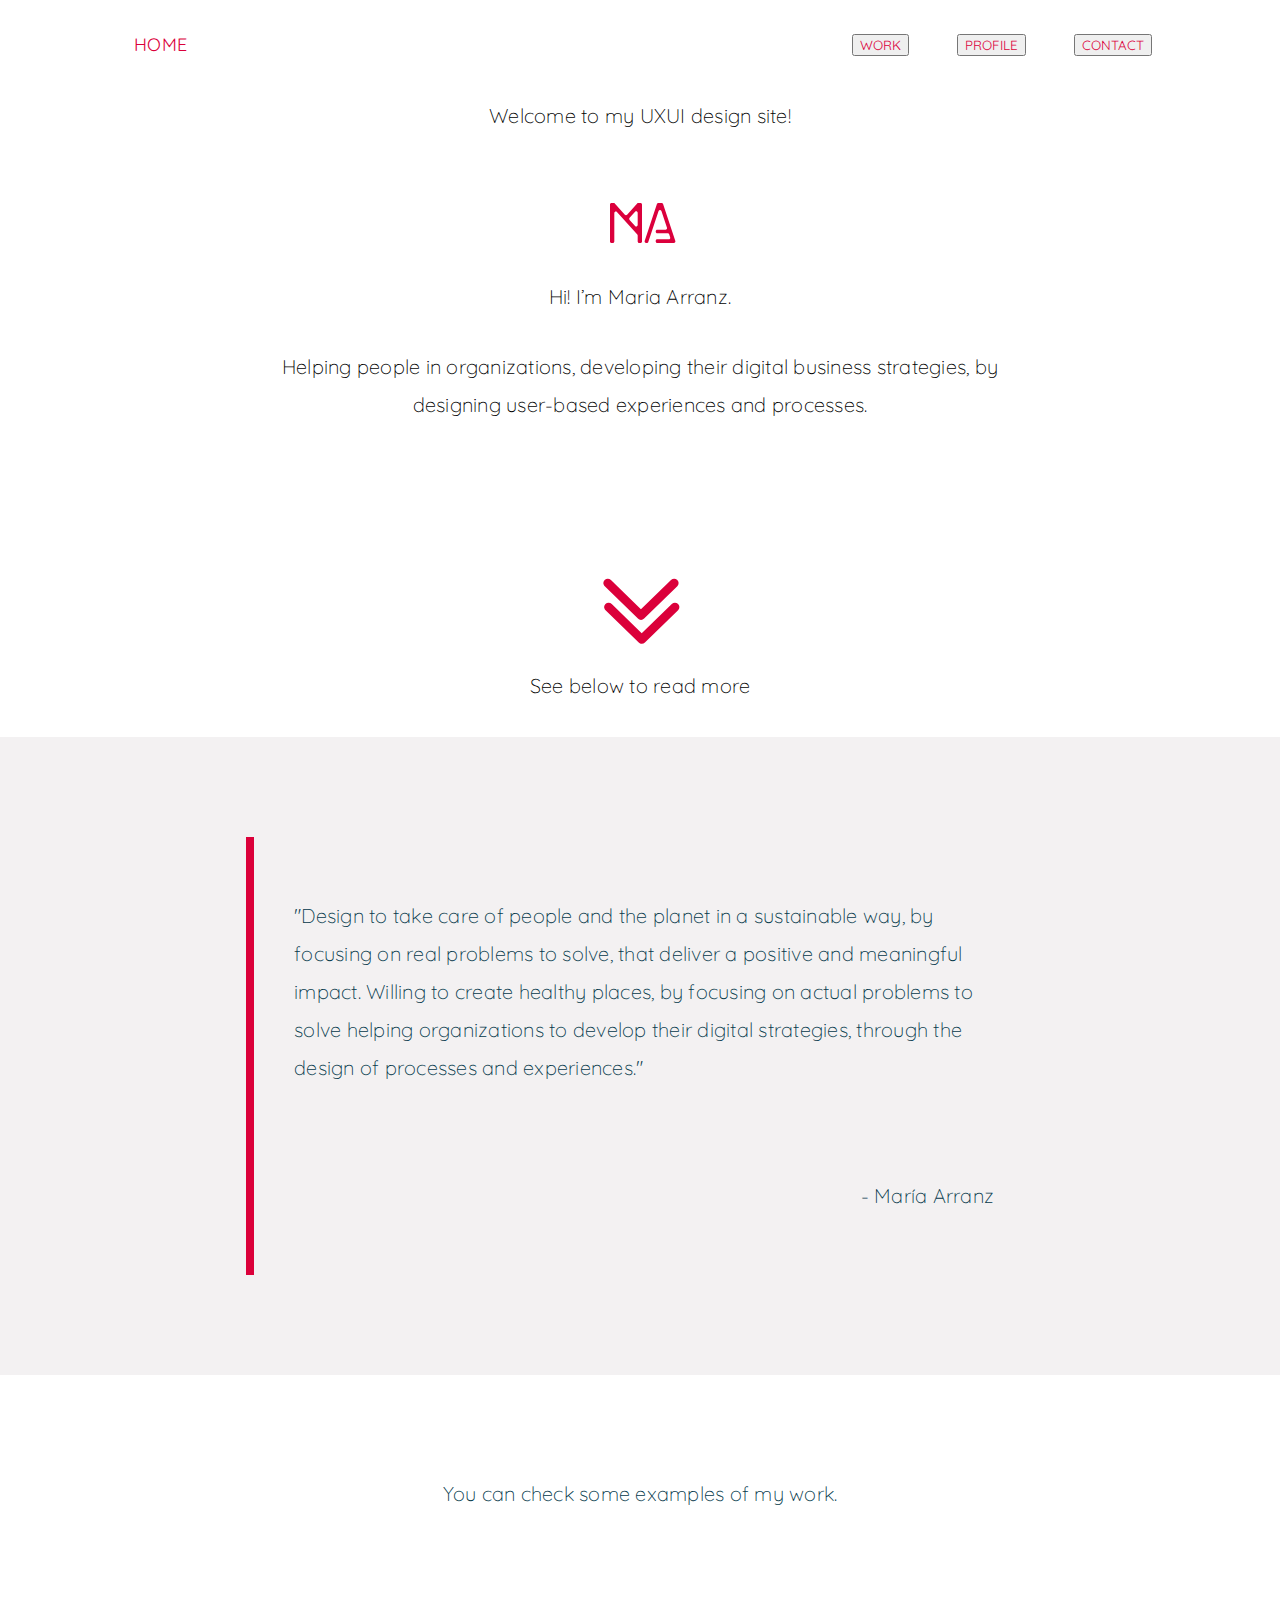
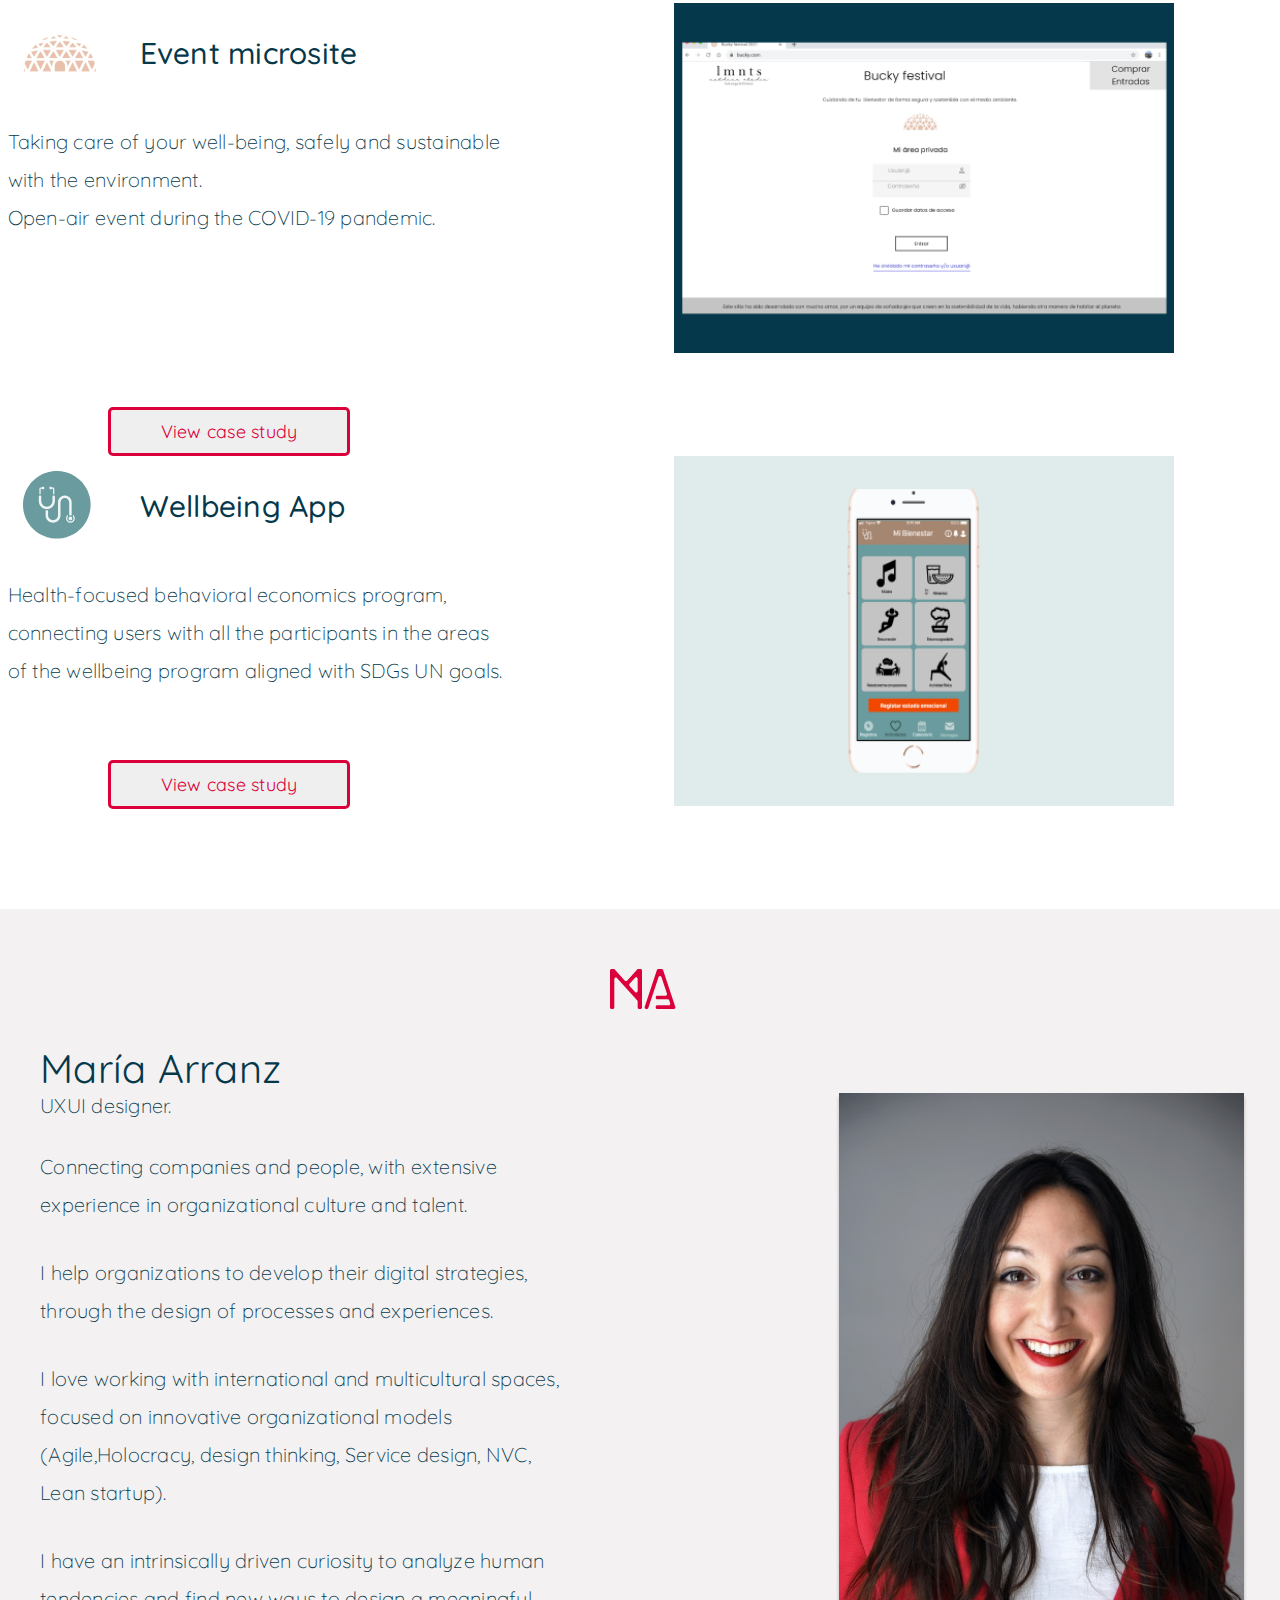
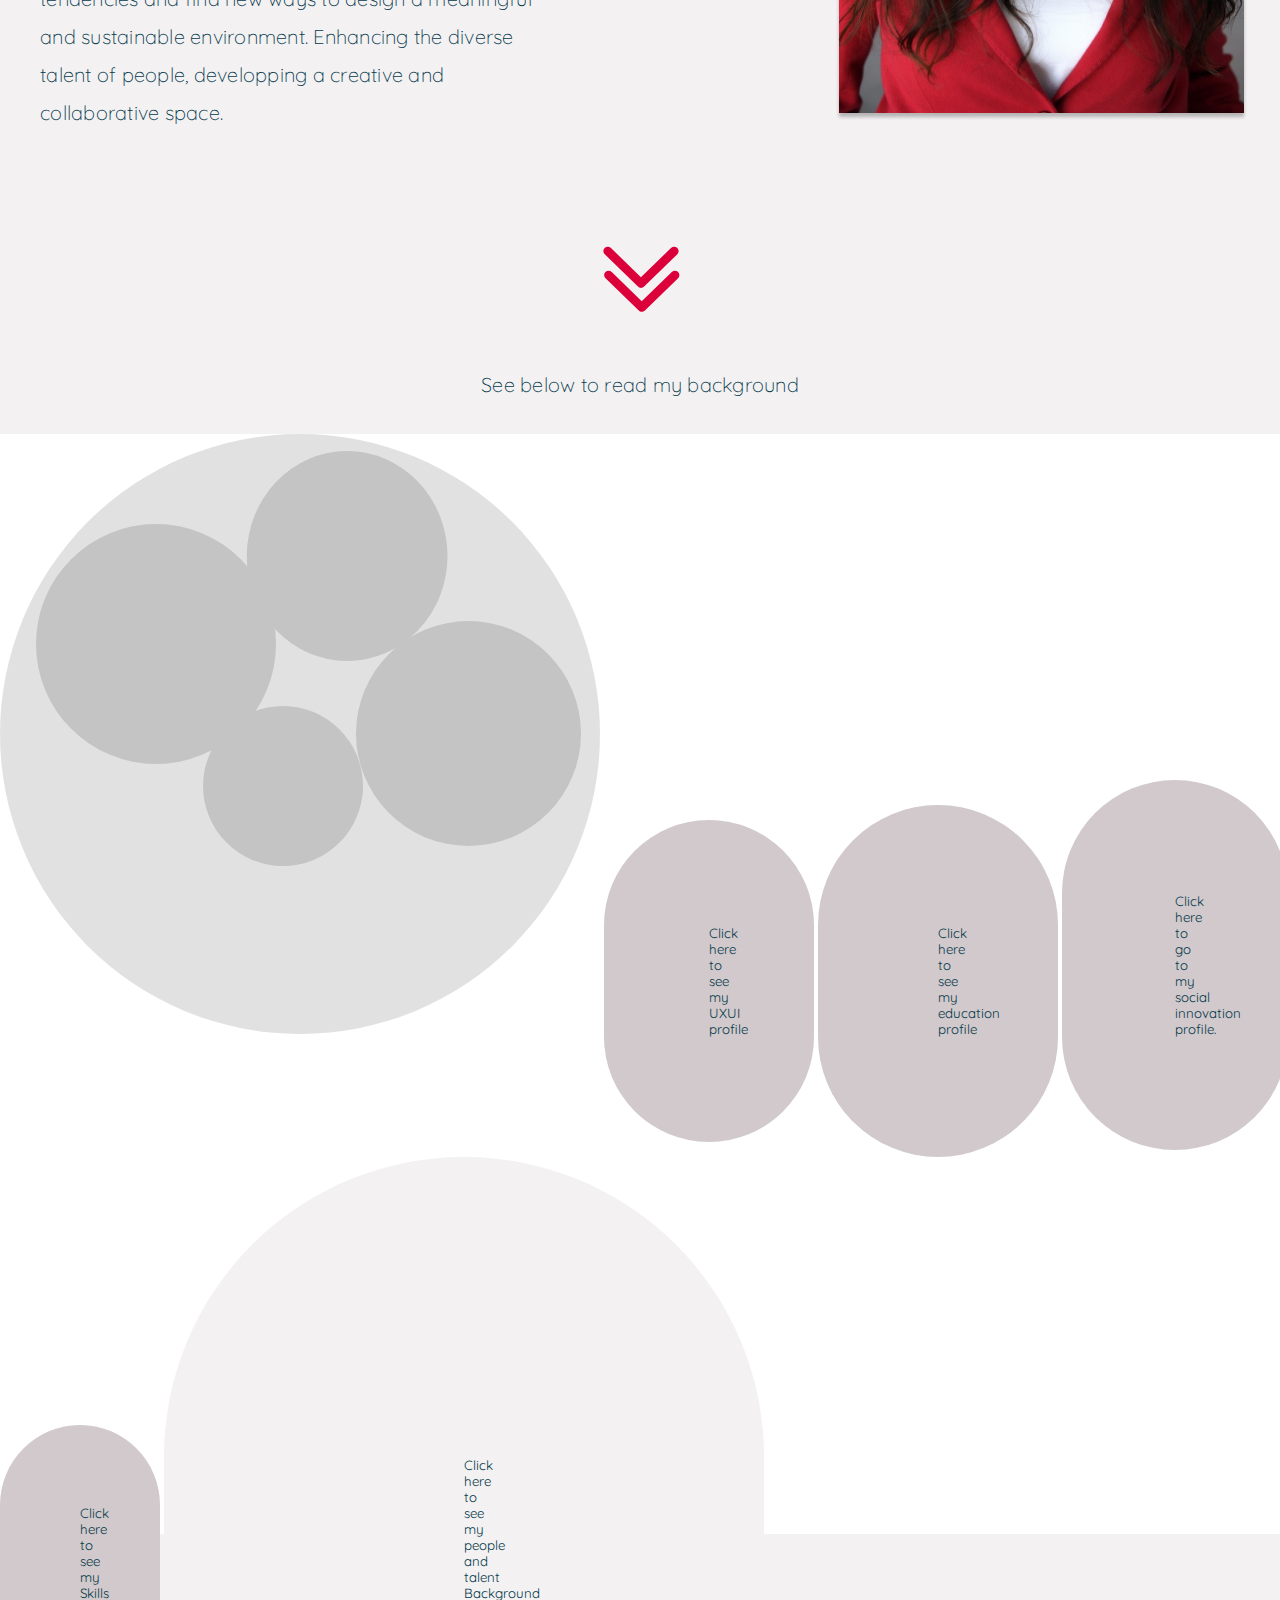
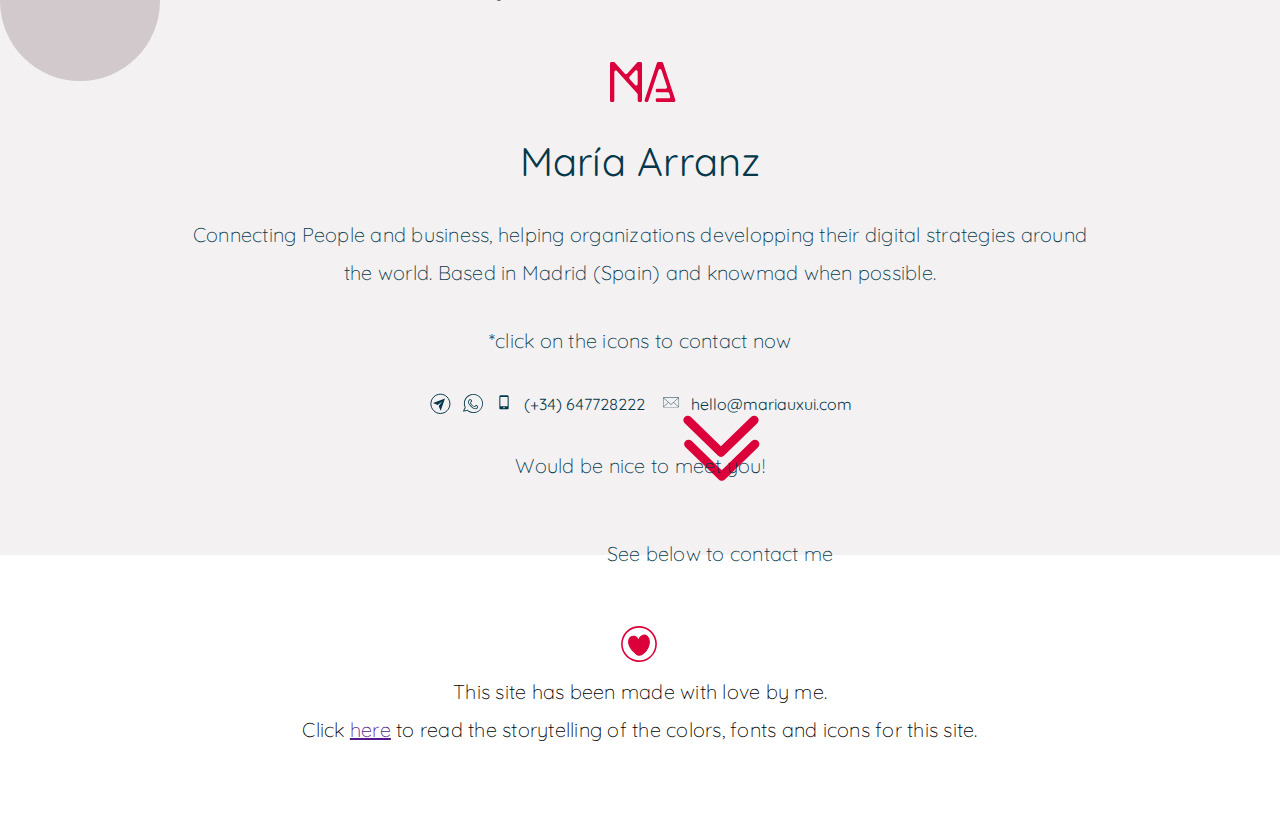
==== index.html @ dcaf49d1 "Add files via upload" ====
<!DOCTYPE html>
<html lang="en">

<head>
  <meta charset="UTF-8">
  <meta http-equiv="X-UA-Compatible" content="IE=edge">
  <meta name="viewport" content="width=device-width, initial-scale=1.0">
  <title>María Arranz UXUI site</title>
  <link rel="stylesheet" href="css/reset.css">
  <link rel="stylesheet" href="css/style.css">
</head>

<body id="index">
  <header>
    <section id="topnavbar">
      <nav id="navbarleft">
        <button id="button1">
          <a href="#home">HOME</a>
        </button>

      </nav>
      <nav id="navbarright">
        <button id="button2">
          <a href="#work">WORK</a>
        </button>
        <button id="button3">
          <a href="#profile">PROFILE</a>
        </button>
        <button id="button4">
          <a href="#contact">CONTACT</a>
        </button>

      </nav>
    </section>
    <h1>Welcome to my UXUI design site!</h1>
    <div class="icon">
      <img src="images/Icono sin puntos MA.svg" alt="icono_maria_arranz">
    </div>
    <h2 id="h2-header">Hi! I’m Maria Arranz.</h2>
    <p id="headertext">Helping people in organizations, developing their digital business strategies, by designing
      user-based
      experiences
      and processes.</p>
    <div id="chevrondoble">
      <img src="images/icono chevron doble.svg" alt="chevron_doble">
      <p id="seebelow">See below to read more </p>
    </div>
  </header>

  <main>
    <section class="quote">
      <div id="textquote">
        <p>
          "Design to take care of people and the planet in a sustainable way, by focusing on real problems to solve,
          that deliver a positive and meaningful impact.
          Willing to create healthy places, by focusing on actual problems to solve
          helping organizations to develop their digital strategies, through the design of processes and
          experiences."
        </p>
        <p id=author>
          - María Arranz
        </p>
      </div>

    </section>
    <section class="work">
      <h5>
        You can check some examples of my work.
      </h5>
      <div class="container-project">
        <div class="columnleft">
          <div class="title">
            <img src="images/icono bucky festival.svg" alt="icono_bucky">
            <h4 class="project-title">
              Event microsite
            </h4>
          </div>
          <div class="projectabstract">
            <p>
              Taking care of your well-being, safely and sustainable with the environment.</p>
            <p>
              Open-air event during the COVID-19 pandemic.</p>
          </div>
            <div class="viewcasestudybutton">
              <button>
                <a href="columnleft">View case study</a>
              </button>
             </div>
        </div>
        <div class="projectimages">
          <img src="images/Imagen bucky festival.png" alt="imagen_proyecto_bucky_festival">
        </div>
      </div>
      <div class="container-project">
        <div class="columnleft">
          <div class="title">
            <img src="images/Logo_ weelbeing app.svg" alt="icono_wellbeing">
            <h4 class="project-title">
              Wellbeing App
            </h4>
          </div>
          <div class="projectabstract">
            <p>
              Health-focused behavioral economics program, connecting users with all the participants in the areas of
              the
              wellbeing
              program aligned with SDGs UN goals.
            </p>
            
              <div class="viewcasestudybutton">
                <button>
                  <a href="">View case study</a>
                </button>         
              </div>         
          </div>
        </div>
        <div class="projectimages">
          <img src="images/imagen wellbeing.png" alt="imagen_proyecto_wellbeing">
        </div>
      </div>
    </section>

    <section class="mariauxuidesigner">
      <div class="icon">
        <img src="images/Icono sin puntos MA.svg" alt="icono_maria_arranz">
      </div>
      <div id="bio">
        <div class="columnleft">
          <div id="maria-arranz-bio">
            <h2>
              María Arranz
            </h2>
            <h3>
              UXUI designer.
            </h3>
            <p class="mybio">
              Connecting companies and people, with extensive experience in organizational culture and talent.
            </p>
            <p class="mybio">
              I help organizations to develop their digital strategies, through the design of processes and experiences.
            </p>
            <p class="mybio">
              I love working with international and multicultural spaces, focused on innovative organizational models
              (Agile,Holocracy, design thinking, Service design, NVC, Lean startup).
            </p>
            <p class="mybio">
              I have an intrinsically driven curiosity to analyze human tendencies and find new ways to design a
              meaningful and sustainable environment. Enhancing the diverse talent of people, developping a creative and
              collaborative
              space.
            </p>
          </div>
        </div>

        <div id="foto_maria_arranz">
          <img src=" images/img yo 2016.png" alt="foto_maria_arranz">
        </div>
      </div>
      <div id="chevrondoble">
        <img src="images/icono chevron doble.svg" alt="chevron_doble">
      </div>
      <div>
        <p id="seebelow">
          See below to read my background
        </p>
      </div>

    </section>

    <section id="maria-profile">
      <div>
        <img src="images/Burbuja Profile.svg" alt="burbujas profile">
        <button id="uxui-profile" class="bubblebutton">
          <a href="">Click here to see my UXUI profile</a>
        </button>
        <button id="education-profile"  class="bubblebutton">
          <a href="">Click here to see my education profile</a>
        </button>
        <button id="social-innovation-profile"  class="bubblebutton">
          <a href="">Click here to go to my social innovation profile.</a>
        </button>
        <button id="skills"  class="bubblebutton">
          <a href="">Click here to see my Skills</a>
        </button>
        <button id="peopleandtalent-profile" class="bubblebutton">
          <a href="">Click here to see my people and talent Background</a>
        </button>

      </div>
      <div id="chevrondoble">
        <img src="images/icono chevron doble.svg" alt="chevron_doble">
      </div>
      <div>
        <p id="seebelow">
          See below to contact me
        </p>
      </div>

    </section>
    <section class="contact-me">
      <div class="icon">
        <img src="images/Icono sin puntos MA.svg" alt="icono_maria_arranz">
      </div>
      <h2>María Arranz</h2>
      <div id="slogan">
        <p>
          Connecting People and business, helping organizations developping their digital strategies around the world.
          Based in Madrid (Spain) and knowmad when possible.</p>
      </div>
      <div id=howto>
        <p>
          *click on the icons to contact now
        </p>
      </div>
      <div id="contactreferences">
        <img src="images/icono telegram.svg" alt="icono_telegram">
        <img src="images/icono whatssapp.svg" alt="icono_whatssapp">    
        <a href="tel:647728222"><img src="images/icono movil.svg" alt="icono_mobile"></a>
        <a href="tel:647728222">(+34) 647728222</a>
        <a href="mailto:hello@mariauxui.com"><img></a>
        <a href="mailto:hello@mariauxui.com"><img href="mailto:hello@mariauxui.com" src="images/icono email.svg" alt="icono_email"></a>
        <a href="mailto:hello@mariauxui.com">hello@mariauxui.com</a>
      </div>
      <div>
        <p>
          Would be nice to meet you!
        </p>
      </div>
    </section>
  </main>

  <footer>
    <div id="footer">
      <div id="hearticon">
        <img src="images/icono corazón.svg" alt="icono_corazon">
      </div>
      <div id="madeby">
        <p>
          This site has been made with love by me.
        </p>
        <p>
          Click <a href="" alt="whyattributespage">here</a> to read the storytelling of the colors, fonts and icons for
          this site.
        </p>
      </div>
    </div>
  </footer>


</body>

</html>
---- css/style.css ----
@font-face {
  font-family: "quicksand";
  src: url(../fonts/Quicksand/Quicksand-VariableFont_wght.ttf)
}
* {
  font-family: "quicksand"
}
main {
  color: #04384A;
}
footer {
  padding: 45px 175px
}
h1 {
  text-align: center;
  padding-bottom: 40px;
  margin: 0 auto;
  font-family: Quicksand;
  font-size: 20px;
  font-style: normal;
  font-weight: 300;
  line-height: 38px;
  letter-spacing: 0.25px;
  text-align: center
}
h2 {

  font-family: Quicksand;
  font-size: 40px;
  font-style: normal;
  font-weight: 400;
  line-height: 50px;
  letter-spacing: 0.25px;
}
h3 {
  font-family: Quicksand;
  font-size: 20px;
  font-style: normal;
  font-weight: 300;
  line-height: 25px;
  letter-spacing: 0.25px;
  text-align: left;
}
h4 {
  font-family: Quicksand;
  font-size: 30px;
  font-style: normal;
  font-weight: 500;
  line-height: 50px;
  letter-spacing: 0.25px;
}
h5 {
  text-align: center;
  padding-top: 100px;
  padding-bottom: 90px;
  margin: 0 auto;
  font-family: Quicksand;
  font-size: 20px;
  font-style: normal;
  font-weight: 300;
  line-height: 38px;
  letter-spacing: 0.25px;
  text-align: center;
}

p {
  font-family: Quicksand;
  font-size: 20px;
  font-style: normal;
  font-weight: 300;
  line-height: 38px;
  letter-spacing: 0.25px;
}
#topnavbar {
  color:#DB003A;
  display: flex;
  align-items: center;
  justify-content: space-between;
  width: 80%;
  max-width: 1280px;
  margin: 0 auto;
  padding-top: 32px;
  padding-bottom: 40px;
}

#navbarright {
  display: flex;
  color:#DB003A;
  justify-content: space-between;
  width: 300px;
}
nav a{
  color: #DB003A;
  text-decoration: none;
}
#button1 {
  color: #DB003A;
  background-color: #ffffff;
  font-family: "quicksand";
  src: url(../fonts/Quicksand/Quicksand-VariableFont_wght.ttf);
  font-size: 18px;
  font-style: normal;
  font-weight: 400;
  line-height: 23px;
  letter-spacing: 0.25px;
  border: none;
}

button :hover{
  color: #ffffff;
  background-color: #04384A;
  font-family: "quicksand";
  src: url(../fonts/Quicksand/Quicksand-VariableFont_wght.ttf);
  font-size: 18px;
  font-style: normal;
  font-weight: 400;
  line-height: 23px;
  letter-spacing: 0.25px;
  padding: 10px 20px;
  width:100%;
  max-width: 500px;
}

#h2-header {
  font-family: Quicksand;
  font-size: 20px;
  font-style: normal;
  font-weight: 300;
  line-height: 38px;
  letter-spacing: 0.25px;
}
header {
  text-align: center;
}
#headertext {
  display: flex;
  width: 60%;
  max-width: 900px;
  margin: auto;
  padding-top: 32px;
  padding-bottom: 40px;
}
.quote {
  display: flex;
  width: 100%;
  margin: auto;
  padding-top: 100px;
  padding-bottom: 100px;
  background-color: #f3f1f2;
}
#textquote {
  width: 60%;
  max-width: 700px;
  margin: auto;
  padding: 60px 40px;
  border: 0.5rem solid #DB003A;
  border-style: none none none solid;
  background-color: #f3f1f2;
  font-family: Quicksand;
  font-size: 20px;
  font-style: normal;
  font-weight: 300;
  line-height: 38px;
  letter-spacing: 0.25px;
  text-align: left;
}
#author {
  margin-top: 90px;
  text-align: right;
  width: 100%;
}
.container-project {
  width: 1265px;
  display: flex;
  margin: 0 auto;
  justify-content: space-between;
}
.columnleft {
  width: 600px;
}
.title {
  display: flex;
  align-items: center;
}
.title img {
  margin-right: 32px;
}
.projectabstract {
  padding: 20px 100px 100px 0;
}

.viewcasestudybutton button{
  color: #DB003A;
  font-family: "quicksand";
  src: url(../fonts/Quicksand/Quicksand-VariableFont_wght.ttf);
  font-size: 18px;
  font-style: normal;
  font-weight: 400;
  line-height: 23px;
  letter-spacing: 0.25px;
  padding: 10px 50px;
  margin-left: 100px;
  border: 0.2rem solid #DB003A;
  border-radius: 5px;
  margin-top: 70px;
}
.viewcasestudybutton a {
  text-decoration: none; 
}
.projectimages img {
  height: 350px;
  width: 500px;
}
.viewmywork {
  align-content: center;
}
.container-article {
  display: flex;
  justify-content: space-between;
  align-items: center;
}
.projectimages {
  width: 599px;
  height: 444px;
}
#chevrondoble {
  text-align: center;
  padding-top: 100px;
  padding-bottom: 32px;
}
.icon {
  text-align: center;
}
#seebelow {
  display: flex;
  justify-content: center;
}
.mariauxuidesigner {
  width: 100%;
  padding-top: 32px;
  padding-bottom: 30px;
  background-color: #f3f1f2;
}
#bio{
  width: 1200px;
  display: flex;
  margin: 0 auto;
  justify-content: space-between;
}
.mybio {
  padding-top: 30px;
}
#maria-arranz-bio {
  text-align: left;
  width: 528px;
}
#foto_maria_arranz {  
  margin-top: 50px;
  width: 405px;
}
#maria-profile {
  height: 1100px;
  width: 1440px;
  left: 6px;
  top: 3590px;
}
.contact-me {
  display: flex;
  justify-content: space-between;
  align-items: center;
  flex-direction: column;
  width: 100%;
  margin: auto;
  padding-top: 100px;
  padding-bottom: 70px;
  background-color: #f3f1f2;
}
#slogan {
  text-align: center;
  width: 70%;
  max-width: 900px;
  padding-top: 30px;
}
#howto {
  padding-top: 30px;
  padding-bottom: 30px;
}
#contactreferences {
  display: flex;
  justify-content: space-between;
  width: 100%;
  max-width: 425px;
  align-items: center;
  padding-bottom: 30px;
}
#contactreferences a {
  text-decoration: none;
  color: #04384A;
}
footer {
  text-align: center;
}
#footer {
  display: flex;
  justify-content: space-between;
  align-items: center;
  flex-direction: column;
  width: 100%;
  margin: auto;
  padding-top: 20px;
  padding-bottom: 40px;
}
#hearticon img {
  text-align: center;
  width: 50px;
  height: 50px;
}
#oceanoapaisado {  
  width: 100%;
  height: 100vh;
  background-repeat: no-repeat;
  background-position: center;
  display: flex;
  justify-content: center;
  align-items: center;  
}
#gobacktopreviouspage a {
  text-decoration: none;
  color: #f3f1f2;
  padding: 10px 50px;
  border: 0.5rem solid #f3f1f2;
  border-radius: 5px;
  display: inline-block;
}
.h4-backsoon {
  text-align: center;
  width: 90%;
  max-width: 700px;
  margin: auto;
  padding-top: 250px;
  color:#f3f1f2
}

.h3-backsoon {
  display: flex;
  justify-content: center;
  width: 60%;
  margin:auto;
  max-width: 800px;
  padding-top: 10px;
  color:#f3f1f2
}
#h3-backsoon {
  display: flex;
  justify-content: center;
  width: 60%;
  margin:auto;
  max-width: 800px;
  padding-top: 10px;
  padding-bottom: 50px;
  color:#f3f1f2

}

#gobackbutton {
  padding: 10px 30px;
  border-radius: 5px;
  display: flex;
  justify-content: center;
  width: 100%;
  margin:auto;
  max-width: 300px;
  padding-top: 10px;
}

#gobackbutton a {
  color: #04384A;
  text-decoration: none;
  font-family: "quicksand";
  src: url(../fonts/Quicksand/Quicksand-VariableFont_wght.ttf);
  font-size: 18px;
  font-style: normal;
  font-weight: 400;
  line-height: 23px;
  letter-spacing: 0.25px;
  
}
#h3-apologize {
  display: flex;
  justify-content: center;
  width: 60%;
  margin:auto;
  max-width: 800px;
  padding-top: 50px;
  color:#f3f1f2
}

.wip-container {
  background-image: url("../images/profundidad\ oceano.jpeg");
  background-repeat: no-repeat;
  background-size: cover;
  height: 100vh;
}
#uxui-profile {
  padding: 105px 105px;
  width: 105px;
  border-radius: 500px;
  border: 2px; color:#D1C9CB;
  background-color: #D1C9CB;

}
#education-profile {
  padding: 120px 120px;
  width: 120px;
  border-radius: 500px;
  border: 2px; color:#D1C9CB;
  background-color: #D1C9CB;
}
#social-innovation-profile {
  padding: 113px 113px;
  width: 113px;
  border-radius: 500px;
  border: 2px; color:#D1C9CB;
  background-color: #D1C9CB;

}
#skills {
  padding: 80px 80px;
  width: 80px;
  border-radius: 500px;
  border: 2px; color:#D1C9CB;
  background-color: #D1C9CB;
}
#peopleandtalent-profile {
  padding: 300px 300px;
  width: 300px;
  border-radius: 500px;
  border: 2px; color:#f3f1f2;
  background-color: #f3f1f2;
}
button a {
  color: #DB003A;
  text-decoration: none;
  font-family: "quicksand";
  src: url(../fonts/Quicksand/Quicksand-VariableFont_wght.ttf);
 
}
.bubblebutton a{
  color: #04384A
}
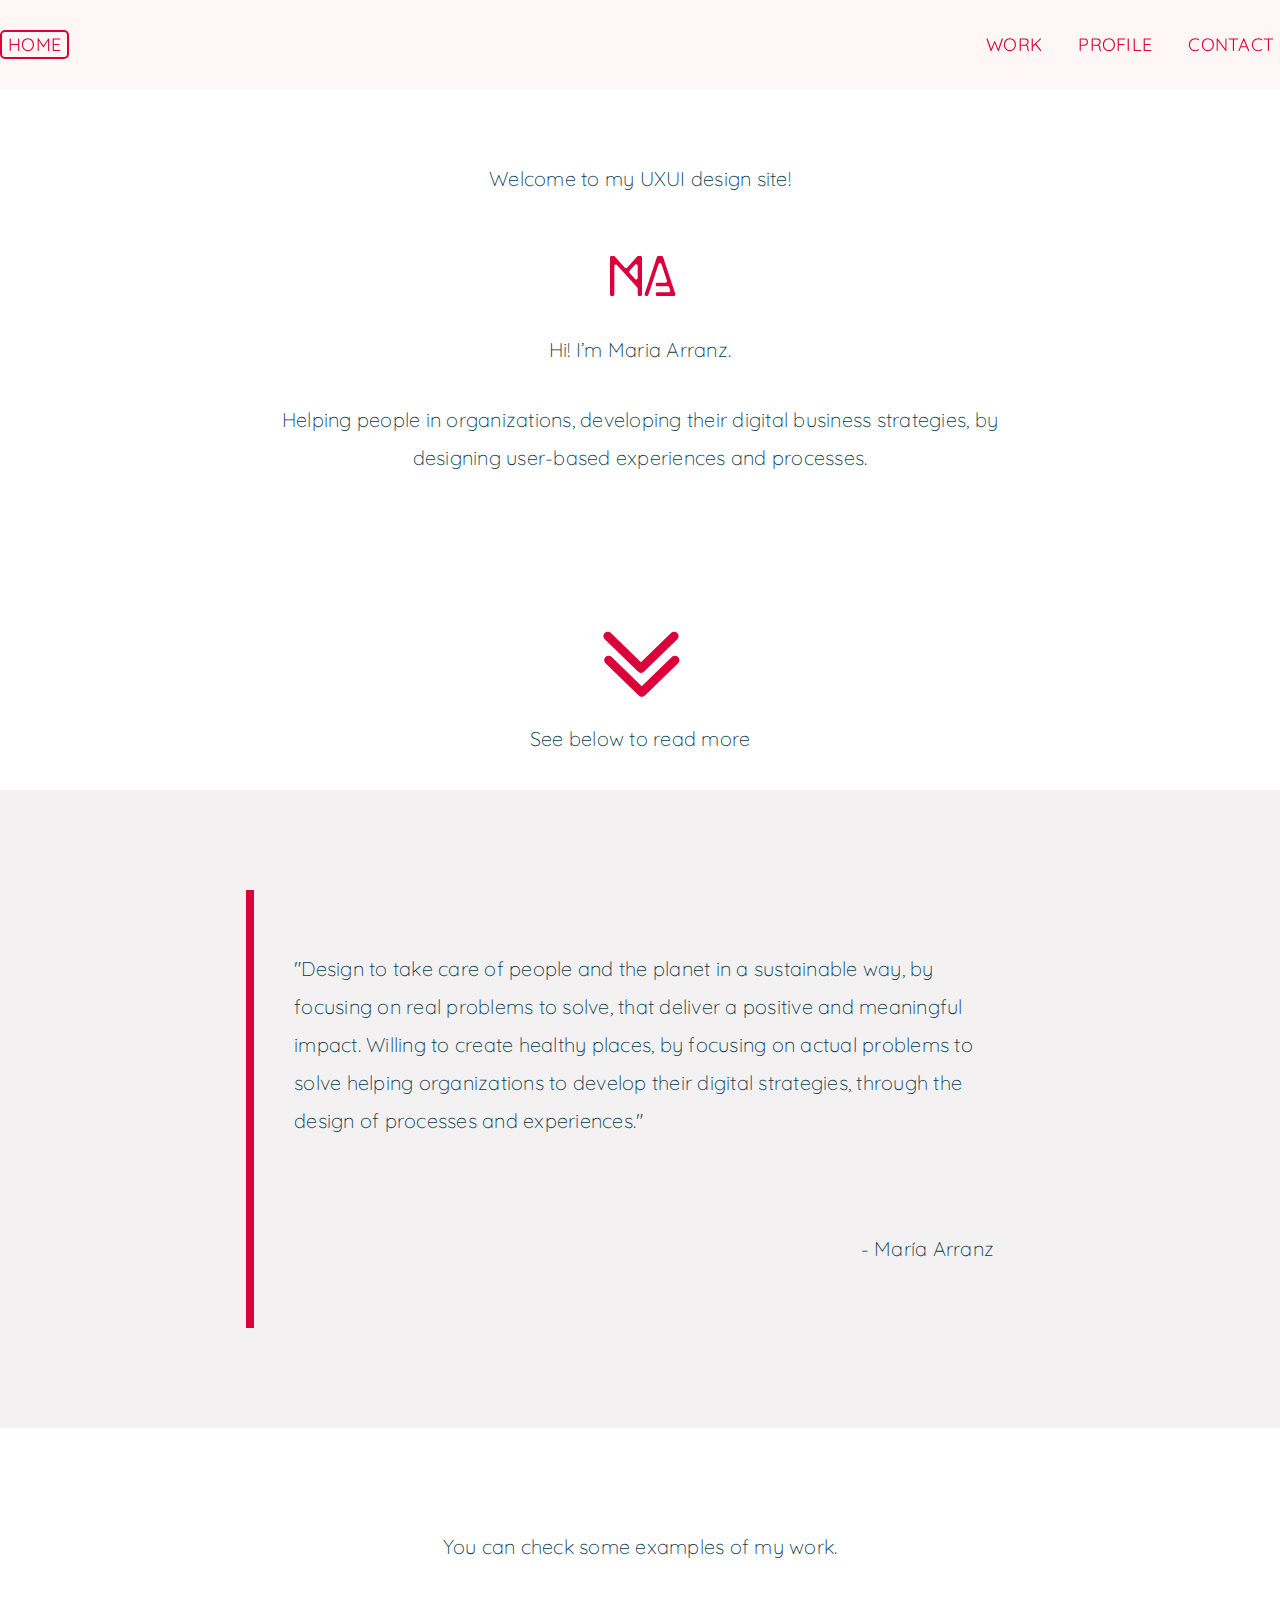
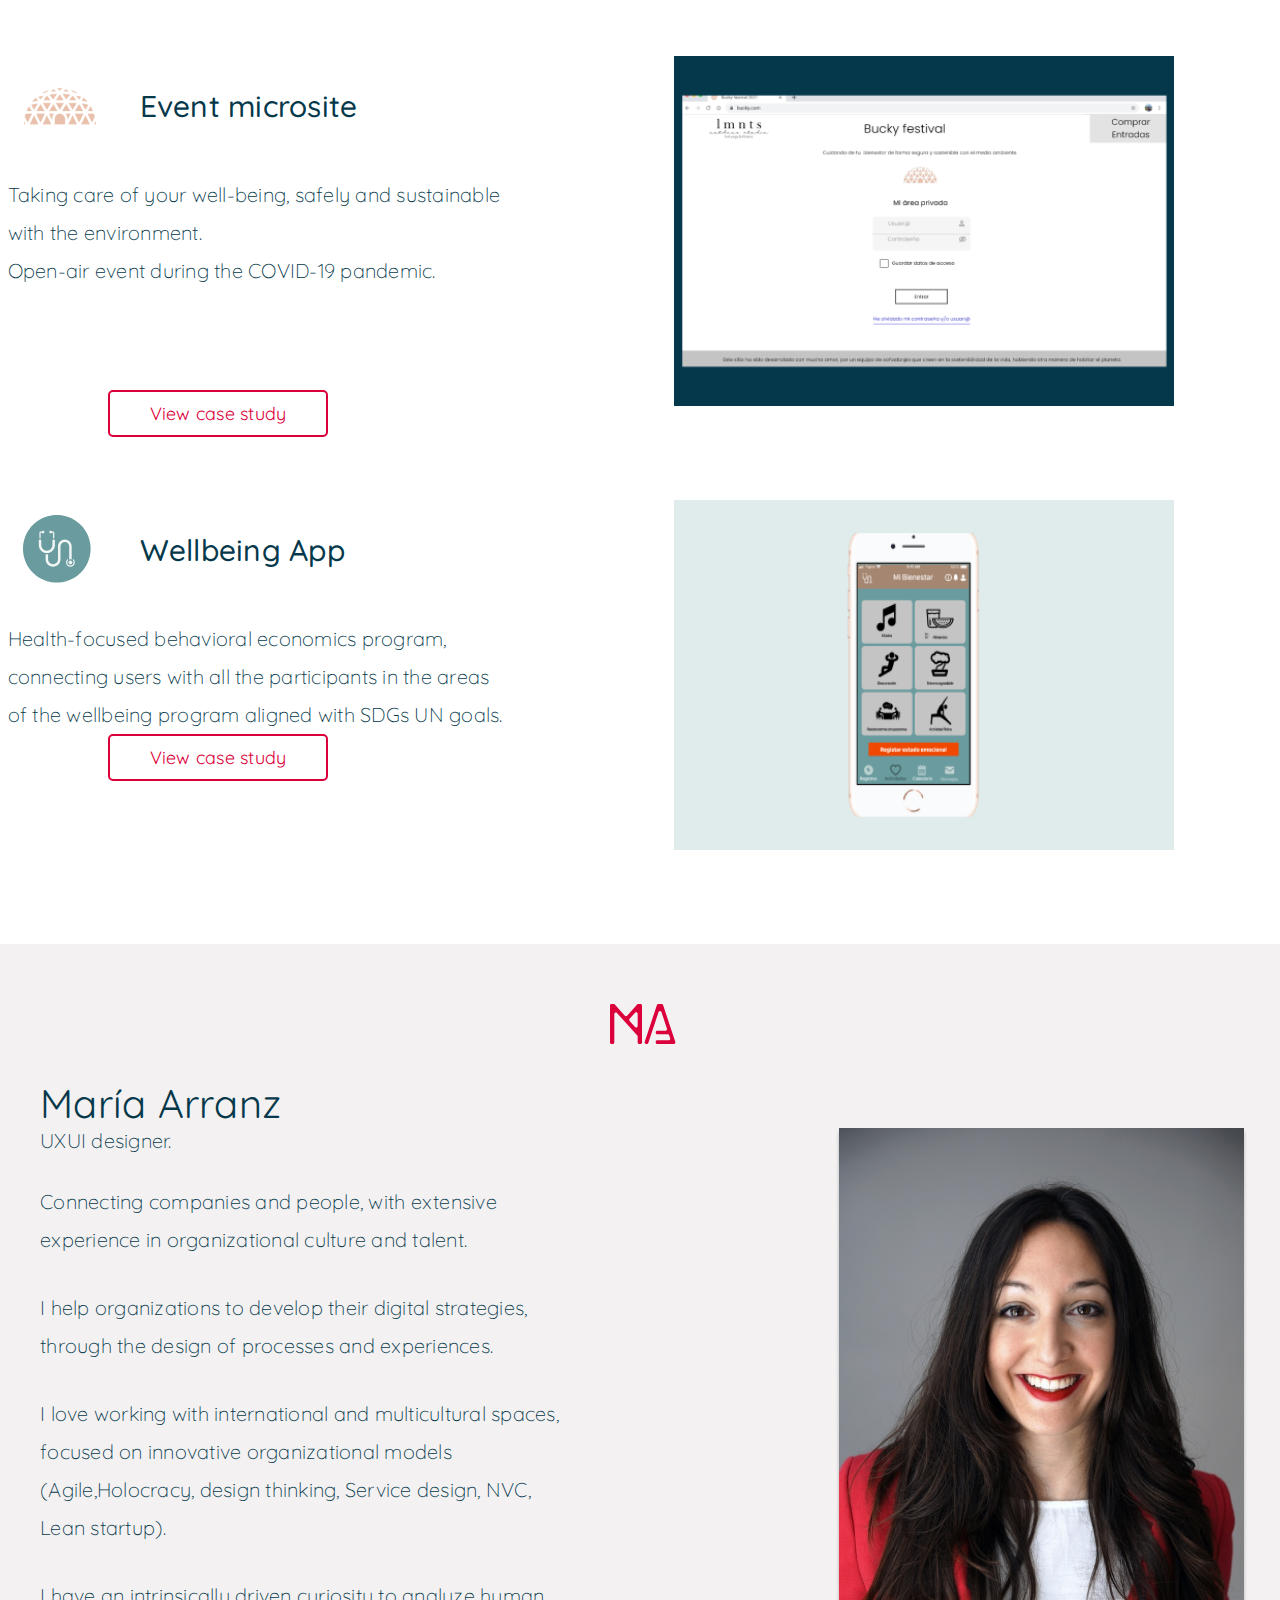
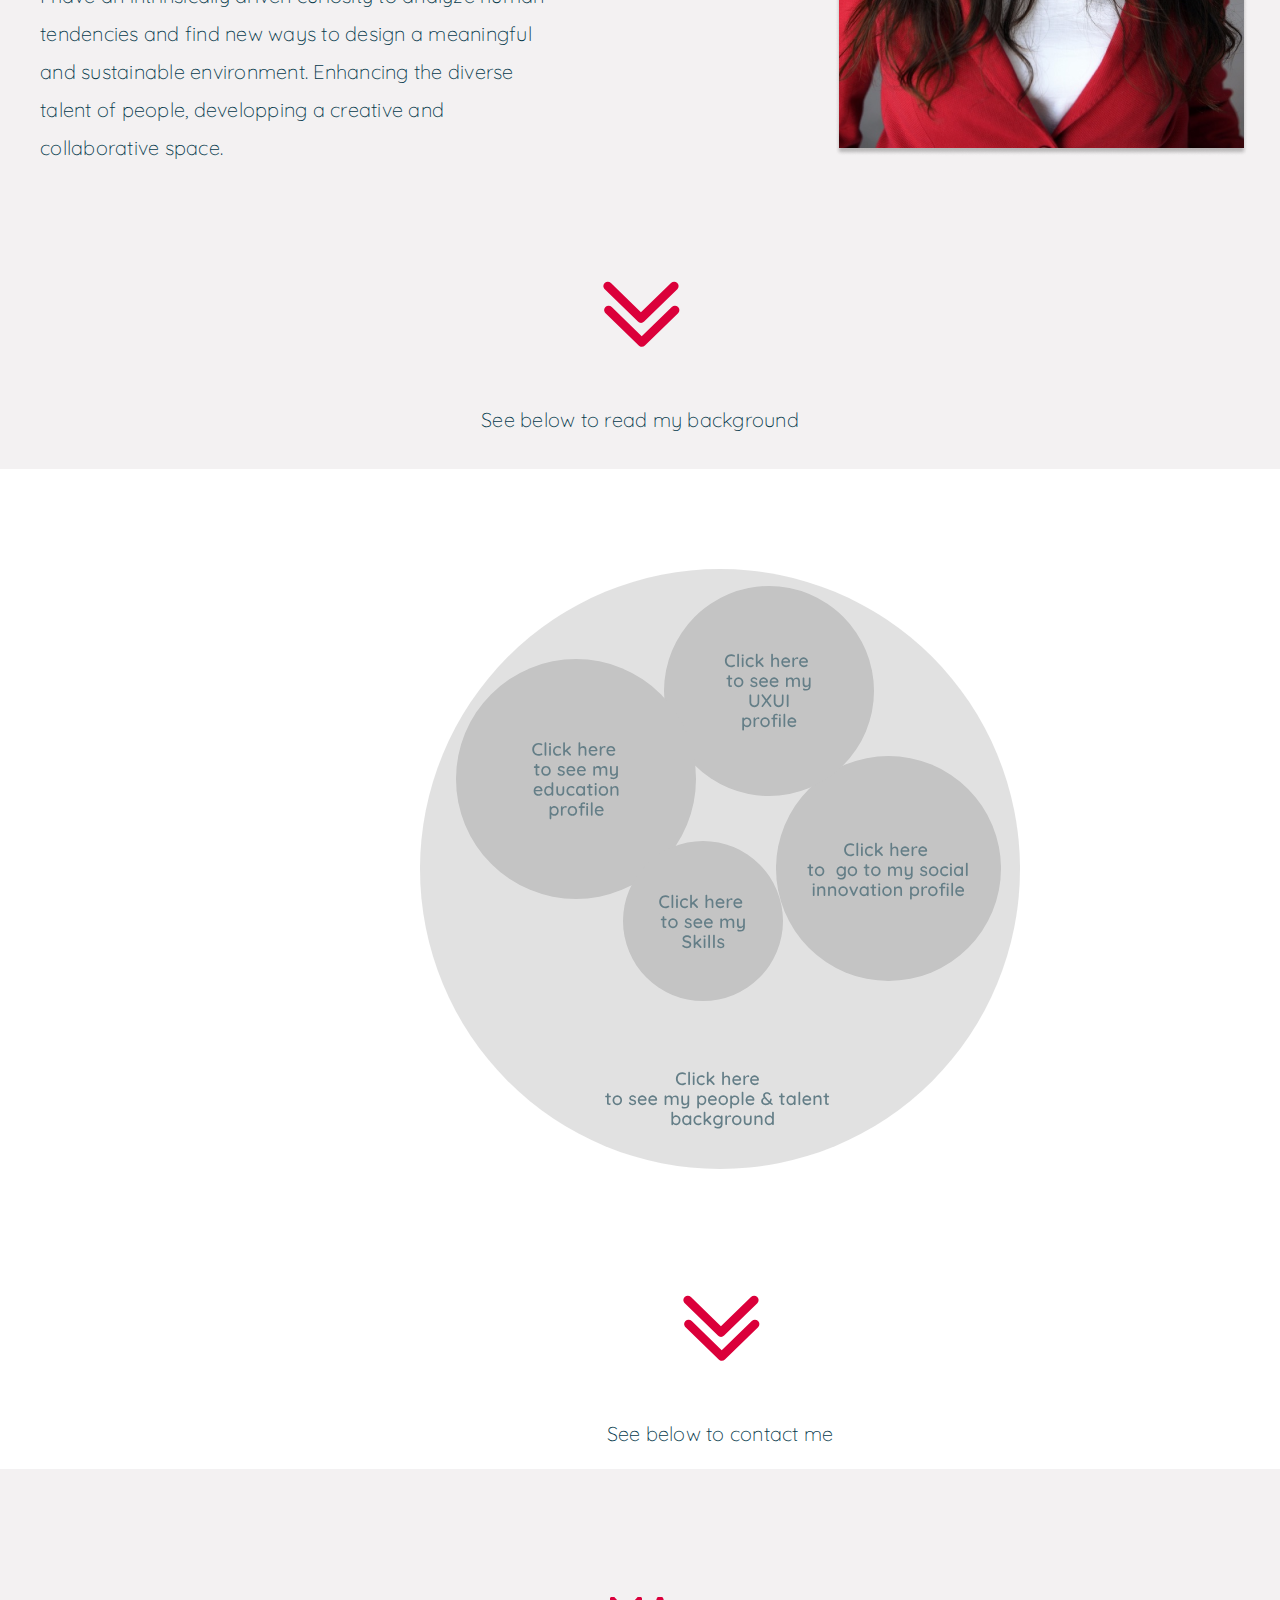
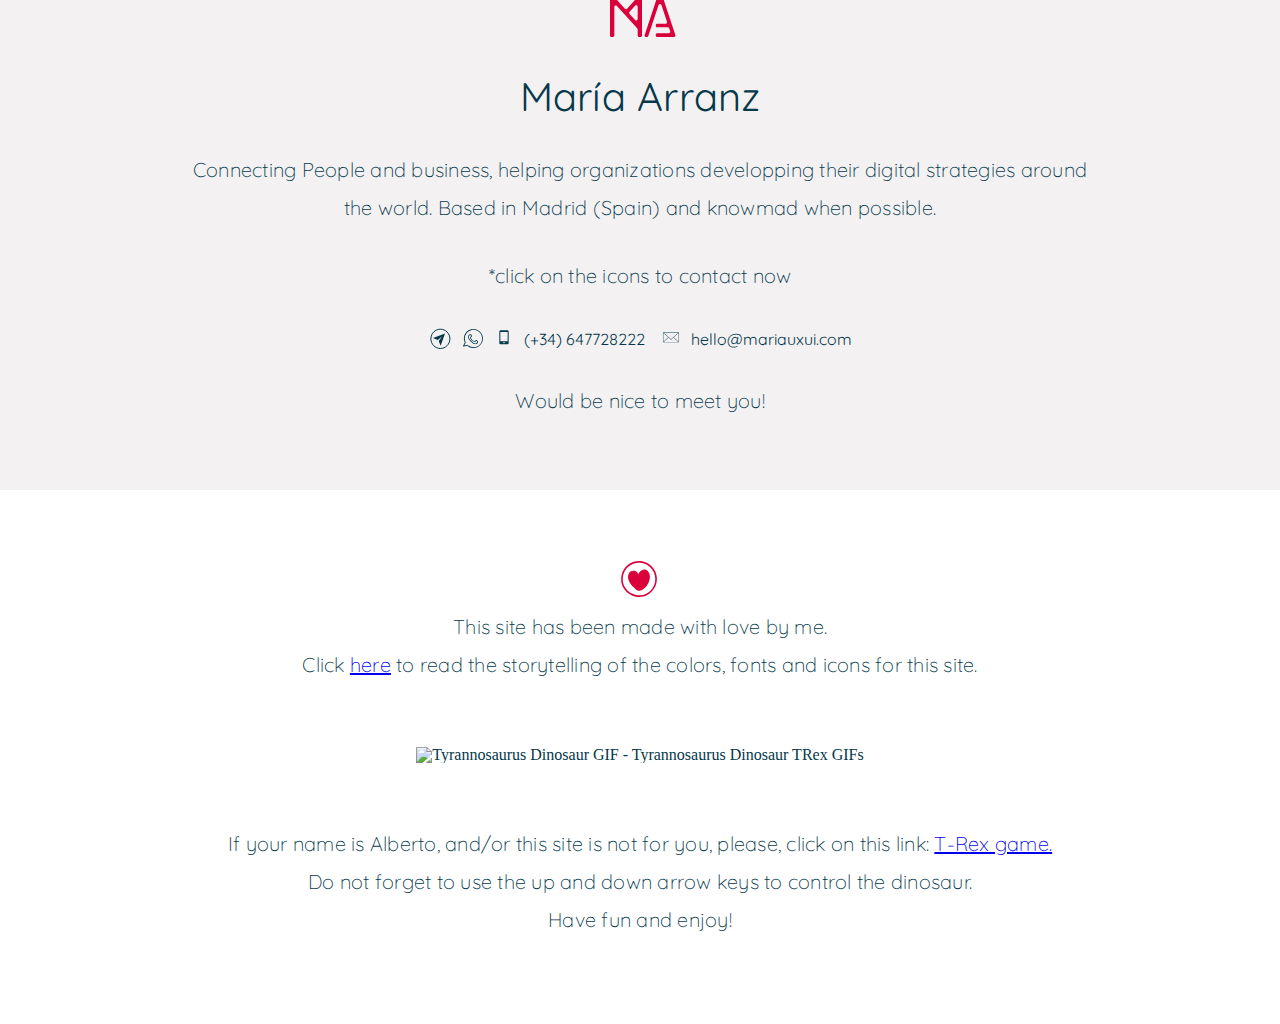
==== commit dcd8cb33: "Add files via upload" ====
--- a/index.html
+++ b/index.html
@@ -27,7 +27,7 @@
           <a href="#profile">PROFILE</a>
         </button>
         <button id="button4">
-          <a href="#contact">CONTACT</a>
+          <a href="#contact-me">CONTACT</a>
         </button>
 
       </nav>
@@ -81,9 +81,9 @@
             <p>
               Open-air event during the COVID-19 pandemic.</p>
           </div>
-            <div class="viewcasestudybutton">
-              <button>
-                <a href="columnleft">View case study</a>
+            <div class="viewcasestudybutton" id="viewcasestudybutton2">
+              <button id="button5">
+                <a href="wip.html">View case study</a>
               </button>
              </div>
         </div>
@@ -107,9 +107,9 @@
               program aligned with SDGs UN goals.
             </p>
             
-              <div class="viewcasestudybutton">
-                <button>
-                  <a href="">View case study</a>
+              <div class="viewcasestudybutton" id="viewcasestudybutton2">
+                <button id="button5">
+                  <a href="wip.html">View case study</a>
                 </button>         
               </div>         
           </div>
@@ -169,23 +169,10 @@
 
     <section id="maria-profile">
       <div>
-        <img src="images/Burbuja Profile.svg" alt="burbujas profile">
-        <button id="uxui-profile" class="bubblebutton">
-          <a href="">Click here to see my UXUI profile</a>
-        </button>
-        <button id="education-profile"  class="bubblebutton">
-          <a href="">Click here to see my education profile</a>
-        </button>
-        <button id="social-innovation-profile"  class="bubblebutton">
-          <a href="">Click here to go to my social innovation profile.</a>
-        </button>
-        <button id="skills"  class="bubblebutton">
-          <a href="">Click here to see my Skills</a>
-        </button>
-        <button id="peopleandtalent-profile" class="bubblebutton">
-          <a href="">Click here to see my people and talent Background</a>
-        </button>
-
+        <p id="bubbleprofile">
+          <img src="images/Burbuja Profile.svg" alt="burbujas profile">
+        </p>
+  
       </div>
       <div id="chevrondoble">
         <img src="images/icono chevron doble.svg" alt="chevron_doble">
@@ -239,8 +226,21 @@
           This site has been made with love by me.
         </p>
         <p>
-          Click <a href="" alt="whyattributespage">here</a> to read the storytelling of the colors, fonts and icons for
+          Click <a href="wip.html" alt="whyattributespage">here</a> to read the storytelling of the colors, fonts and icons for
           this site.
+        </p>
+    
+        <div>
+          <img src="https://media.tenor.com/images/f8f038de69370be3c9888783425c0299/tenor.gif" width="449" height="347" alt="Tyrannosaurus Dinosaur GIF - Tyrannosaurus Dinosaur TRex GIFs" style="max-width: 473px; background-color: unset; margin: 62.5125px 12px;" class="">
+        </div>
+        <p>
+          If your name is Alberto, and/or this site is not for you, please, click on this link: <a href="https://trex-runner.com/ " alt="trexgame">T-Rex game.</a>
+          <p>
+            Do not forget to use the up and down arrow keys to control the dinosaur.</p>
+            <p>
+              Have fun and enjoy!
+            </p>
+          </p>
         </p>
       </div>
     </div>
@@ -249,4 +249,4 @@
 
 </body>
 
-</html>+</html>
--- a/css/style.css
+++ b/css/style.css
@@ -2,18 +2,23 @@
   font-family: "quicksand";
   src: url(../fonts/Quicksand/Quicksand-VariableFont_wght.ttf)
 }
+
 * {
   font-family: "quicksand"
 }
-main {
+
+body {
   color: #04384A;
 }
+
 footer {
   padding: 45px 175px
 }
+
 h1 {
   text-align: center;
-  padding-bottom: 40px;
+  padding-bottom: 30px;
+  padding-top: 160px;
   margin: 0 auto;
   font-family: Quicksand;
   font-size: 20px;
@@ -23,6 +28,7 @@
   letter-spacing: 0.25px;
   text-align: center
 }
+
 h2 {
 
   font-family: Quicksand;
@@ -32,6 +38,7 @@
   line-height: 50px;
   letter-spacing: 0.25px;
 }
+
 h3 {
   font-family: Quicksand;
   font-size: 20px;
@@ -41,6 +48,7 @@
   letter-spacing: 0.25px;
   text-align: left;
 }
+
 h4 {
   font-family: Quicksand;
   font-size: 30px;
@@ -49,6 +57,7 @@
   line-height: 50px;
   letter-spacing: 0.25px;
 }
+
 h5 {
   text-align: center;
   padding-top: 100px;
@@ -71,75 +80,158 @@
   line-height: 38px;
   letter-spacing: 0.25px;
 }
+
 #topnavbar {
-  color:#DB003A;
-  display: flex;
-  align-items: center;
-  justify-content: space-between;
-  width: 80%;
-  max-width: 1280px;
+  color: #DB003A;
+  background-color: rgba(255,225,225,0.3);
+  position: fixed;
+  top: 0;
+  width: 100%;
+  display: flex;
+  align-items: center;
+  justify-content: space-between;
+  max-width: 2000px;
   margin: 0 auto;
+  padding-top: 30px;
+  padding-bottom: 30px;
+}
+
+#navbarright {
+  display: flex;
+  background-color: rgba(255, 255, 255, 0);
+  color: #DB003A;
+  justify-content: space-between;
+  width: 300px;
+}
+
+nav a {
+  color: #DB003A;
+  text-decoration: none;
+}
+
+#button1 {
+  color: #DB003A;
+  background-color: rgba(255, 255, 255, 0);
+  font-family: "quicksand";
+  src: url(../fonts/Quicksand/Quicksand-VariableFont_wght.ttf);
+  font-size: 18px;
+  font-style: normal;
+  font-weight: 400;
+  line-height: 23px;
+  letter-spacing: 0.25px;
+  border: 0.17rem solid #DB003A;
+  border-radius: 5px;
+}
+
+#button2 {
+  color: #DB003A;
+  background-color: rgba(255, 255, 255, 0);
+  font-family: "quicksand";
+  src: url(../fonts/Quicksand/Quicksand-VariableFont_wght.ttf);
+  font-size: 18px;
+  font-style: normal;
+  font-weight: 400;
+  line-height: 23px;
+  letter-spacing: 0.25px;
+  border: none;
+}
+
+
+
+#button3 {
+  color: #DB003A;
+  background-color: rgba(255, 255, 255, 0);
+  font-family: "quicksand";
+  src: url(../fonts/Quicksand/Quicksand-VariableFont_wght.ttf);
+  font-size: 18px;
+  font-style: normal;
+  font-weight: 400;
+  line-height: 23px;
+  letter-spacing: 0.25px;
+  border: none
+}
+
+#button4 {
+  color: #DB003A;
+  background-color: rgba(255, 255, 255, 0);
+  font-family: "quicksand";
+  src: url(../fonts/Quicksand/Quicksand-VariableFont_wght.ttf);
+  font-size: 18px;
+  font-style: normal;
+  font-weight: 400;
+  line-height: 23px;
+  letter-spacing: 0.25px;
+  border: none;
+}
+
+#button5 {
+  color: #DB003A;
+  background-color: rgba(255, 255, 255, 0);
+  font-family: "quicksand";
+  src: url(../fonts/Quicksand/Quicksand-VariableFont_wght.ttf);
+  font-size: 18px;
+  font-style: normal;
+  font-weight: 400;
+  line-height: 23px;
+  letter-spacing: 0.25px;
+  margin-left: 100px;
+  border: 0.17rem solid #DB003A;
+  border-radius: 5px;
+  padding: 10px 40px;
+}
+
+
+button :hover {
+  color: #ffffff;
+  background-color: #04384A;
+  font-family: "quicksand";
+  src: url(../fonts/Quicksand/Quicksand-VariableFont_wght.ttf);
+  font-size: 18px;
+  font-style: normal;
+  font-weight: 400;
+  line-height: 23px;
+  letter-spacing: 0.25px;
+  border: 0rem solid #04384A;
+  border-radius: 5px;
+}
+
+#button5 :hover {
+  color: #ffffff;
+  background-color: #04384A;
+  font-family: "quicksand";
+  src: url(../fonts/Quicksand/Quicksand-VariableFont_wght.ttf);
+  font-size: 18px;
+  font-style: normal;
+  font-weight: 400;
+  line-height: 23px;
+  letter-spacing: 0.25px;
+  border: 0rem solid #04384A;
+  border-radius: 5px;
+
+}
+
+#h2-header {
+  font-family: Quicksand;
+  font-size: 20px;
+  font-style: normal;
+  font-weight: 300;
+  line-height: 38px;
+  letter-spacing: 0.25px;
+}
+
+header {
+  text-align: center;
+}
+
+#headertext {
+  display: flex;
+  width: 60%;
+  max-width: 900px;
+  margin: auto;
   padding-top: 32px;
   padding-bottom: 40px;
 }
 
-#navbarright {
-  display: flex;
-  color:#DB003A;
-  justify-content: space-between;
-  width: 300px;
-}
-nav a{
-  color: #DB003A;
-  text-decoration: none;
-}
-#button1 {
-  color: #DB003A;
-  background-color: #ffffff;
-  font-family: "quicksand";
-  src: url(../fonts/Quicksand/Quicksand-VariableFont_wght.ttf);
-  font-size: 18px;
-  font-style: normal;
-  font-weight: 400;
-  line-height: 23px;
-  letter-spacing: 0.25px;
-  border: none;
-}
-
-button :hover{
-  color: #ffffff;
-  background-color: #04384A;
-  font-family: "quicksand";
-  src: url(../fonts/Quicksand/Quicksand-VariableFont_wght.ttf);
-  font-size: 18px;
-  font-style: normal;
-  font-weight: 400;
-  line-height: 23px;
-  letter-spacing: 0.25px;
-  padding: 10px 20px;
-  width:100%;
-  max-width: 500px;
-}
-
-#h2-header {
-  font-family: Quicksand;
-  font-size: 20px;
-  font-style: normal;
-  font-weight: 300;
-  line-height: 38px;
-  letter-spacing: 0.25px;
-}
-header {
-  text-align: center;
-}
-#headertext {
-  display: flex;
-  width: 60%;
-  max-width: 900px;
-  margin: auto;
-  padding-top: 32px;
-  padding-bottom: 40px;
-}
 .quote {
   display: flex;
   width: 100%;
@@ -148,6 +240,7 @@
   padding-bottom: 100px;
   background-color: #f3f1f2;
 }
+
 #textquote {
   width: 60%;
   max-width: 700px;
@@ -164,106 +257,113 @@
   letter-spacing: 0.25px;
   text-align: left;
 }
+
 #author {
   margin-top: 90px;
   text-align: right;
   width: 100%;
 }
+
 .container-project {
   width: 1265px;
   display: flex;
   margin: 0 auto;
   justify-content: space-between;
 }
+
 .columnleft {
   width: 600px;
 }
+
 .title {
   display: flex;
   align-items: center;
 }
+
 .title img {
   margin-right: 32px;
 }
+
 .projectabstract {
   padding: 20px 100px 100px 0;
 }
 
-.viewcasestudybutton button{
-  color: #DB003A;
-  font-family: "quicksand";
-  src: url(../fonts/Quicksand/Quicksand-VariableFont_wght.ttf);
-  font-size: 18px;
-  font-style: normal;
-  font-weight: 400;
-  line-height: 23px;
-  letter-spacing: 0.25px;
-  padding: 10px 50px;
-  margin-left: 100px;
-  border: 0.2rem solid #DB003A;
-  border-radius: 5px;
-  margin-top: 70px;
-}
+
 .viewcasestudybutton a {
-  text-decoration: none; 
-}
+  text-decoration: none;
+  color: #DB003A;
+}
+
 .projectimages img {
   height: 350px;
   width: 500px;
 }
+
 .viewmywork {
   align-content: center;
 }
+
 .container-article {
   display: flex;
   justify-content: space-between;
   align-items: center;
 }
+
 .projectimages {
   width: 599px;
   height: 444px;
 }
+
 #chevrondoble {
   text-align: center;
   padding-top: 100px;
   padding-bottom: 32px;
 }
+
 .icon {
   text-align: center;
 }
+
 #seebelow {
   display: flex;
   justify-content: center;
 }
+
 .mariauxuidesigner {
   width: 100%;
   padding-top: 32px;
   padding-bottom: 30px;
   background-color: #f3f1f2;
 }
-#bio{
+
+#bio {
   width: 1200px;
   display: flex;
   margin: 0 auto;
   justify-content: space-between;
 }
+
 .mybio {
   padding-top: 30px;
 }
+
 #maria-arranz-bio {
   text-align: left;
   width: 528px;
 }
-#foto_maria_arranz {  
+
+#foto_maria_arranz {
   margin-top: 50px;
   width: 405px;
 }
+
 #maria-profile {
-  height: 1100px;
+  height: 1000px;
   width: 1440px;
   left: 6px;
   top: 3590px;
 }
+
 .contact-me {
   display: flex;
   justify-content: space-between;
@@ -275,16 +375,19 @@
   padding-bottom: 70px;
   background-color: #f3f1f2;
 }
+
 #slogan {
   text-align: center;
   width: 70%;
   max-width: 900px;
   padding-top: 30px;
 }
+
 #howto {
   padding-top: 30px;
   padding-bottom: 30px;
 }
+
 #contactreferences {
   display: flex;
   justify-content: space-between;
@@ -293,13 +396,16 @@
   align-items: center;
   padding-bottom: 30px;
 }
+
 #contactreferences a {
   text-decoration: none;
   color: #04384A;
 }
+
 footer {
   text-align: center;
 }
+
 #footer {
   display: flex;
   justify-content: space-between;
@@ -310,20 +416,23 @@
   padding-top: 20px;
   padding-bottom: 40px;
 }
+
 #hearticon img {
   text-align: center;
   width: 50px;
   height: 50px;
 }
-#oceanoapaisado {  
+
+#oceanoapaisado {
   width: 100%;
   height: 100vh;
   background-repeat: no-repeat;
   background-position: center;
   display: flex;
   justify-content: center;
-  align-items: center;  
-}
+  align-items: center;
+}
+
 #gobacktopreviouspage a {
   text-decoration: none;
   color: #f3f1f2;
@@ -332,45 +441,74 @@
   border-radius: 5px;
   display: inline-block;
 }
-.h4-backsoon {
-  text-align: center;
-  width: 90%;
-  max-width: 700px;
-  margin: auto;
-  padding-top: 250px;
-  color:#f3f1f2
-}
 
 .h3-backsoon {
   display: flex;
   justify-content: center;
   width: 60%;
-  margin:auto;
+  margin: auto;
   max-width: 800px;
   padding-top: 10px;
-  color:#f3f1f2
-}
+  color: #f3f1f2
+}
+
 #h3-backsoon {
   display: flex;
   justify-content: center;
   width: 60%;
-  margin:auto;
+  margin: auto;
   max-width: 800px;
   padding-top: 10px;
   padding-bottom: 50px;
-  color:#f3f1f2
-
+  color: #f3f1f2
+}
+
+
+.h4-backsoon {
+  text-align: center;
+  width: 90%;
+  max-width: 700px;
+  margin: auto;
+  padding-top: 250px;
+  color: #f3f1f2
+}
+
+
+
+#h3-apologize {
+  display: flex;
+  justify-content: center;
+  width: 60%;
+  margin: auto;
+  max-width: 800px;
+  padding-top: 30px;
+  padding-bottom: 50px;
+  color: #f3f1f2
 }
 
 #gobackbutton {
   padding: 10px 30px;
-  border-radius: 5px;
-  display: flex;
-  justify-content: center;
-  width: 100%;
-  margin:auto;
+  background-color: #ffffff;
+  border-radius: 5px;
+  display: flex;
+  justify-content: center;
+  width: 100%;
+  margin: auto;
   max-width: 300px;
   padding-top: 10px;
+}
+#gobackbutton :hover{
+  padding: 10px 30px;
+  color:#ffffff;
+  background-color: #04384A;
+  border-radius: 5px;
+  display: flex;
+  justify-content: center;
+  width: 100%;
+  margin: auto;
+  max-width: 300px;
+  padding-top: 10px;
+
 }
 
 #gobackbutton a {
@@ -383,16 +521,7 @@
   font-weight: 400;
   line-height: 23px;
   letter-spacing: 0.25px;
-  
-}
-#h3-apologize {
-  display: flex;
-  justify-content: center;
-  width: 60%;
-  margin:auto;
-  max-width: 800px;
-  padding-top: 50px;
-  color:#f3f1f2
+
 }
 
 .wip-container {
@@ -401,50 +530,12 @@
   background-size: cover;
   height: 100vh;
 }
-#uxui-profile {
-  padding: 105px 105px;
-  width: 105px;
-  border-radius: 500px;
-  border: 2px; color:#D1C9CB;
-  background-color: #D1C9CB;
-
-}
-#education-profile {
-  padding: 120px 120px;
-  width: 120px;
-  border-radius: 500px;
-  border: 2px; color:#D1C9CB;
-  background-color: #D1C9CB;
-}
-#social-innovation-profile {
-  padding: 113px 113px;
-  width: 113px;
-  border-radius: 500px;
-  border: 2px; color:#D1C9CB;
-  background-color: #D1C9CB;
-
-}
-#skills {
-  padding: 80px 80px;
-  width: 80px;
-  border-radius: 500px;
-  border: 2px; color:#D1C9CB;
-  background-color: #D1C9CB;
-}
-#peopleandtalent-profile {
-  padding: 300px 300px;
-  width: 300px;
-  border-radius: 500px;
-  border: 2px; color:#f3f1f2;
-  background-color: #f3f1f2;
-}
-button a {
-  color: #DB003A;
-  text-decoration: none;
-  font-family: "quicksand";
-  src: url(../fonts/Quicksand/Quicksand-VariableFont_wght.ttf);
- 
-}
-.bubblebutton a{
-  color: #04384A
-}
+
+#bubbleprofile {
+  text-align: center;
+  width: 70%;
+  max-width: 900px;
+  padding-top: 30px;
+  margin: auto;
+  padding-top: 100px;
+}